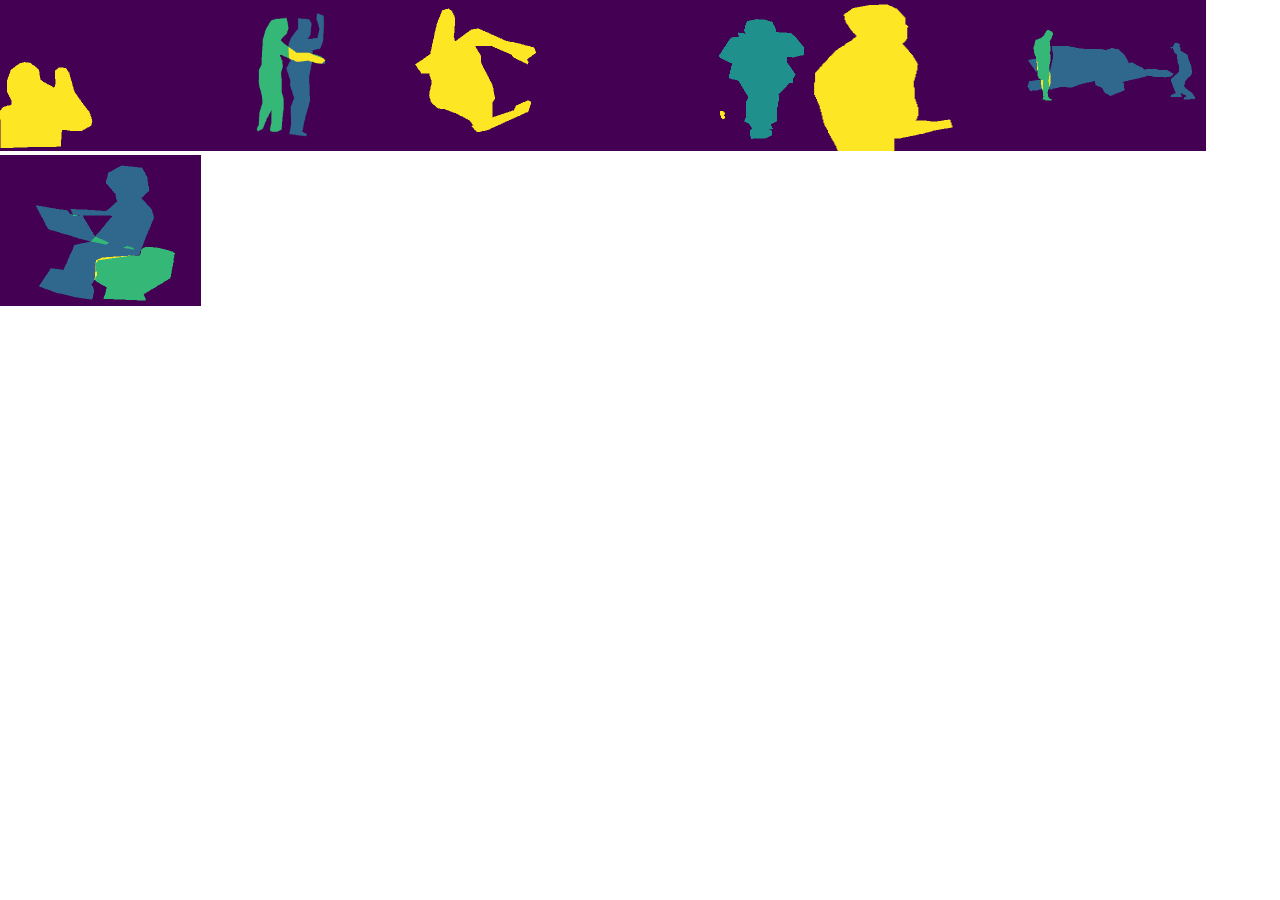
==== index.html @ 9179ede9 "first commit" ====
<!DOCTYPE html>
<html lang="en">
  <head>
    <meta charset="UTF-8" />
    <title>Text to Speech</title>
    <!-- <script src="http://code.responsivevoice.org/responsivevoice.js"></script> -->
  </head>

  <body></body>
  <script type="text/javascript" src="main.js"></script>
</html>
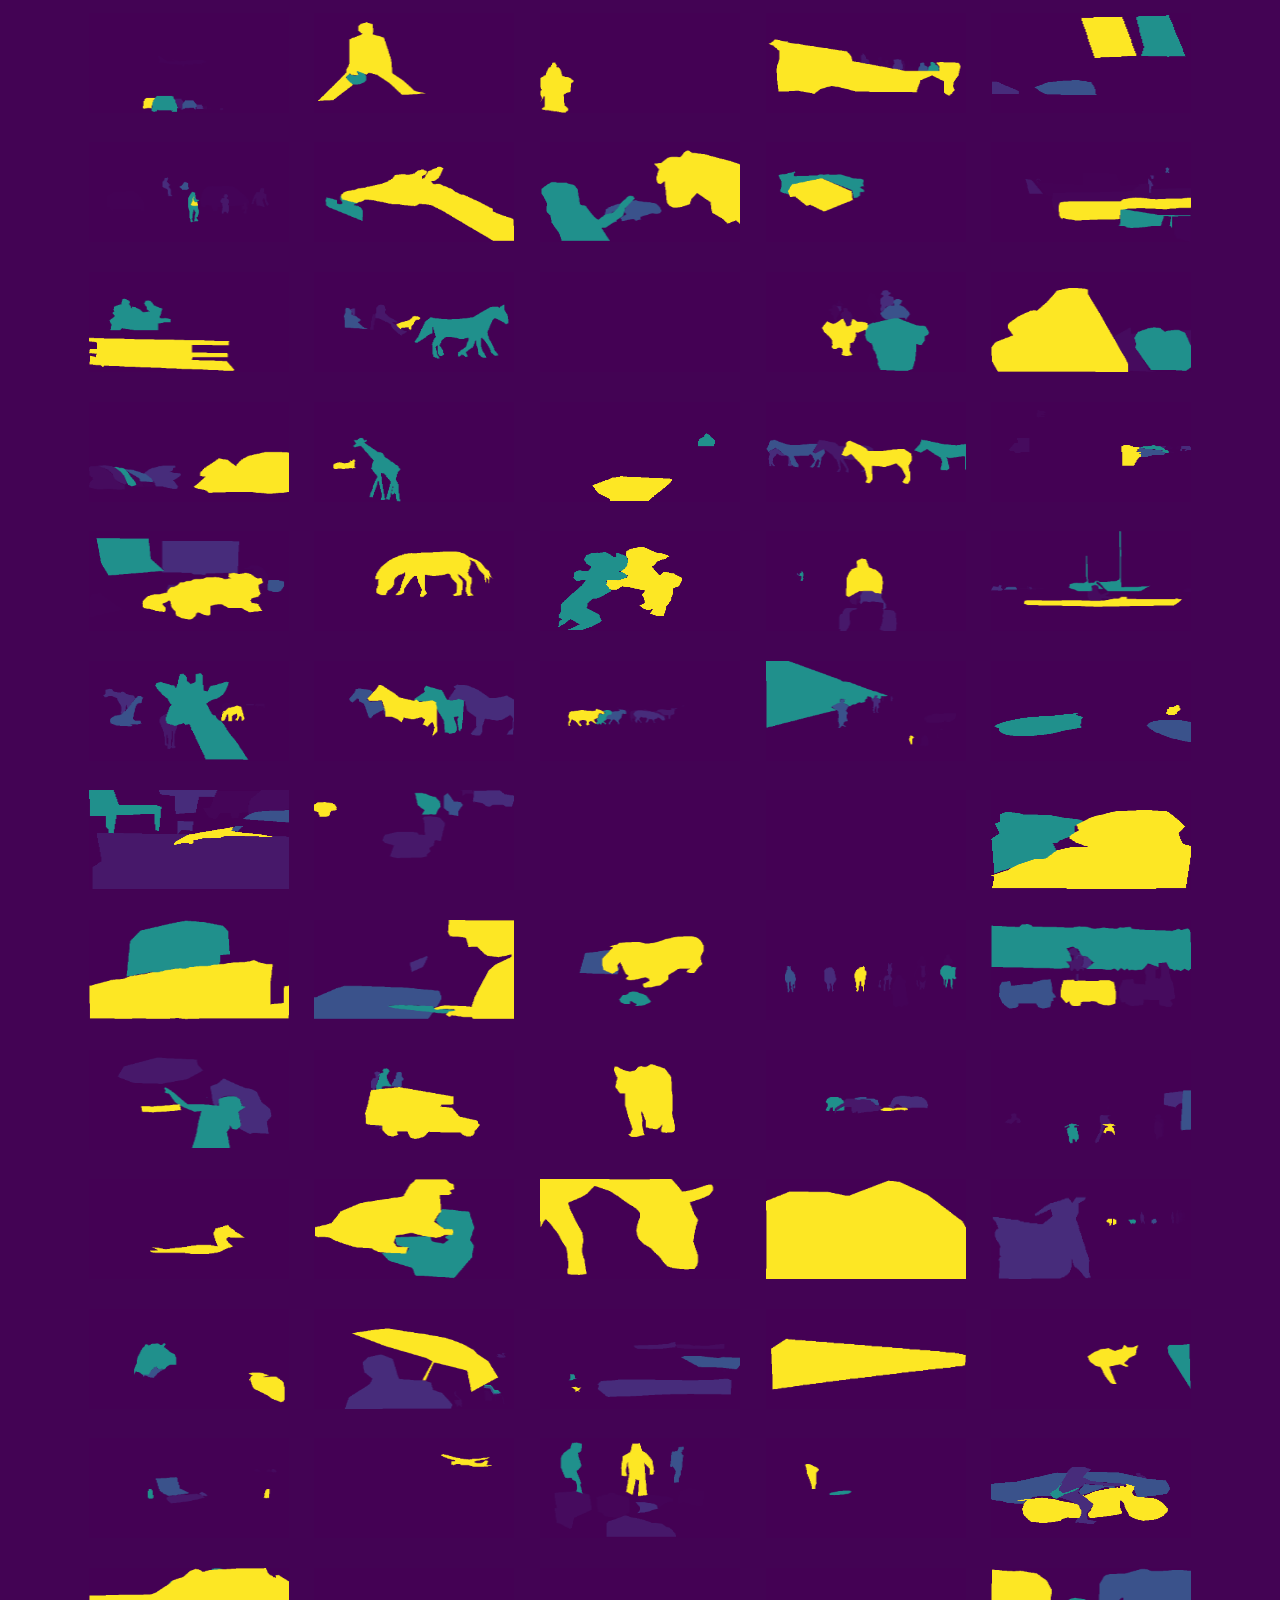
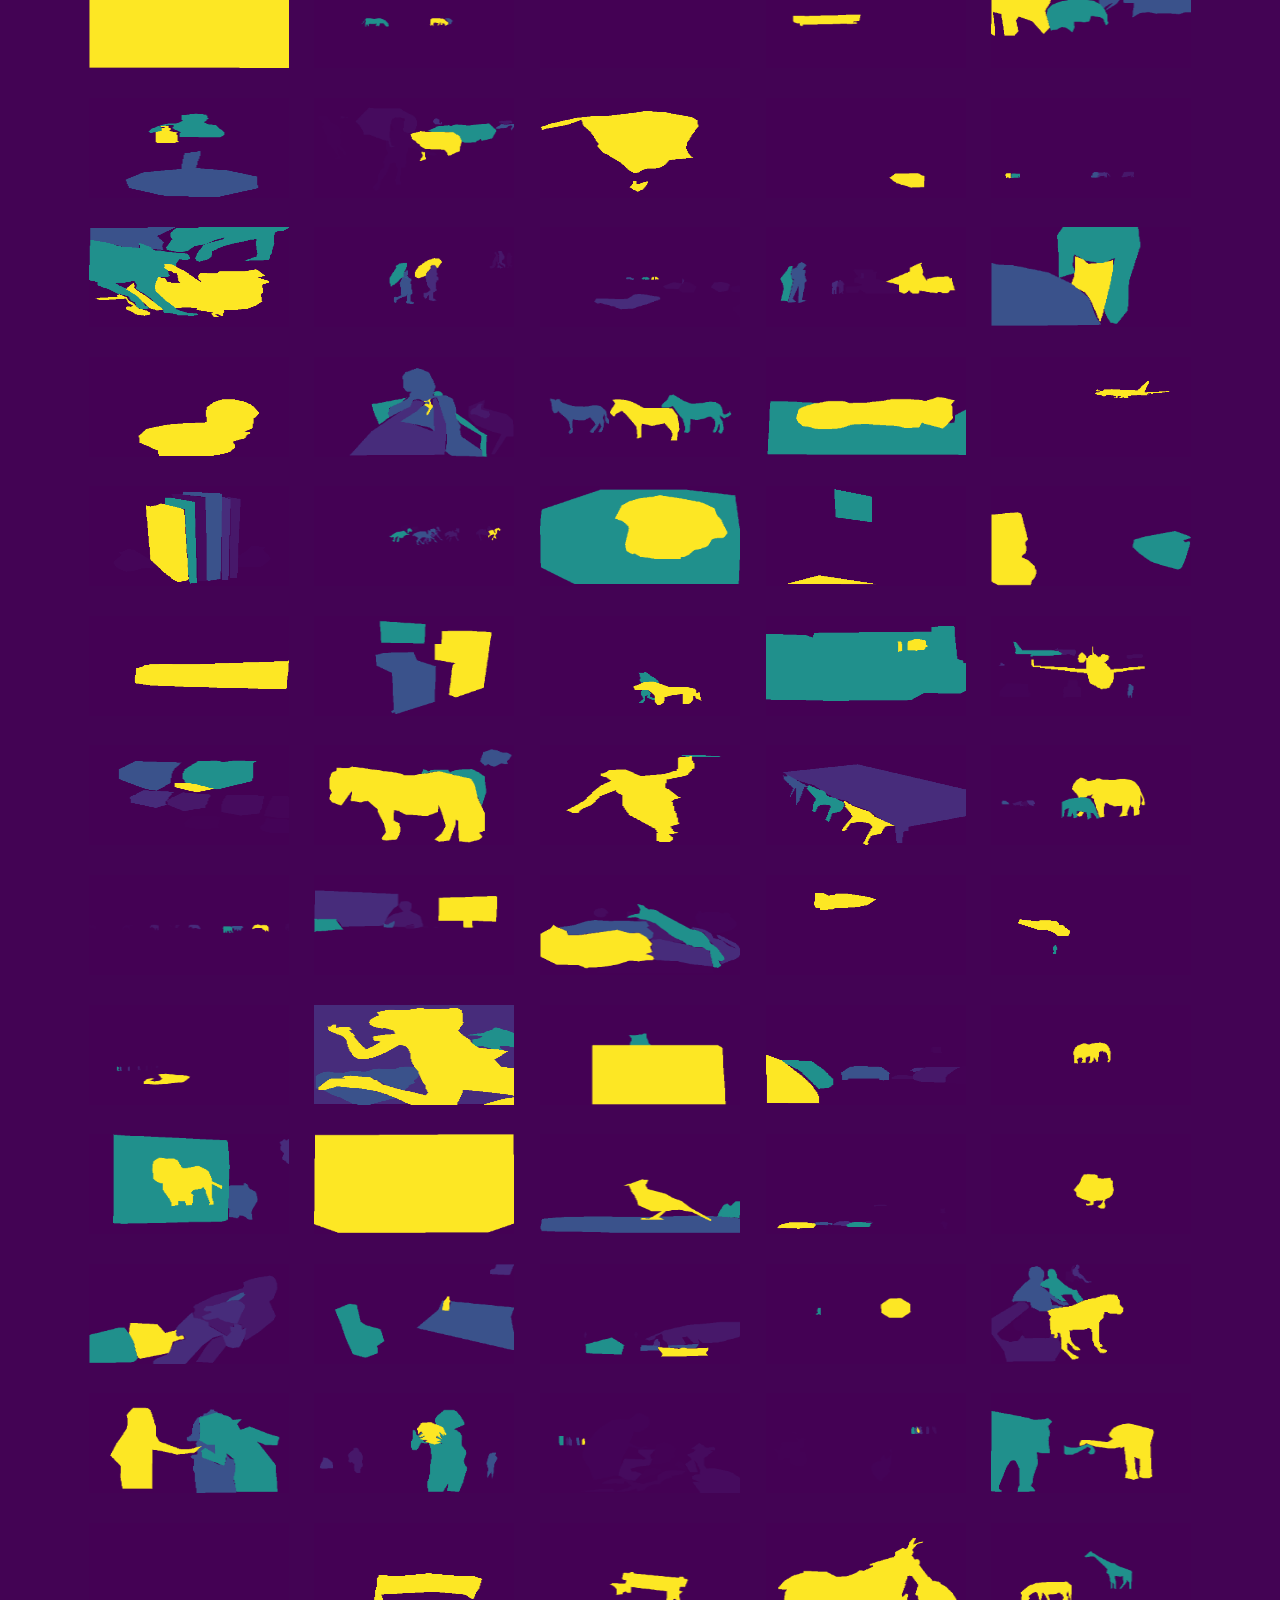
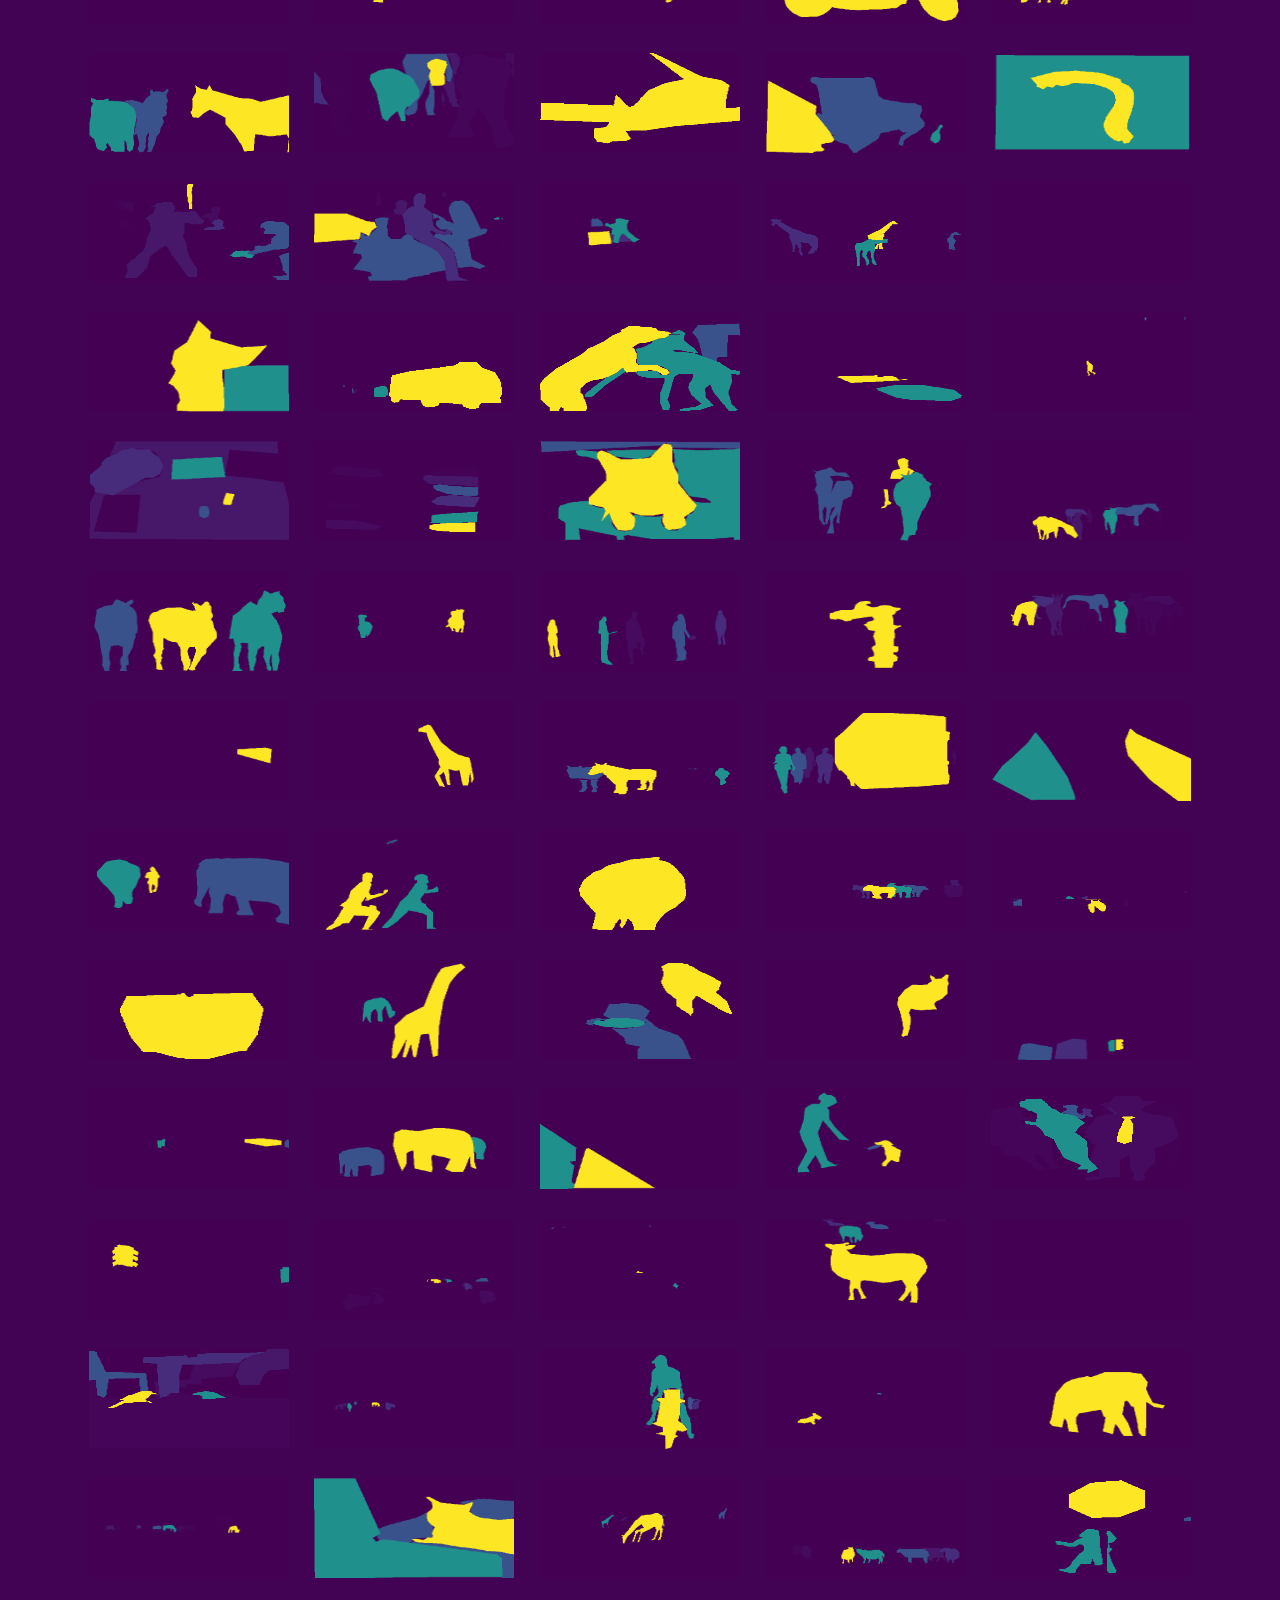
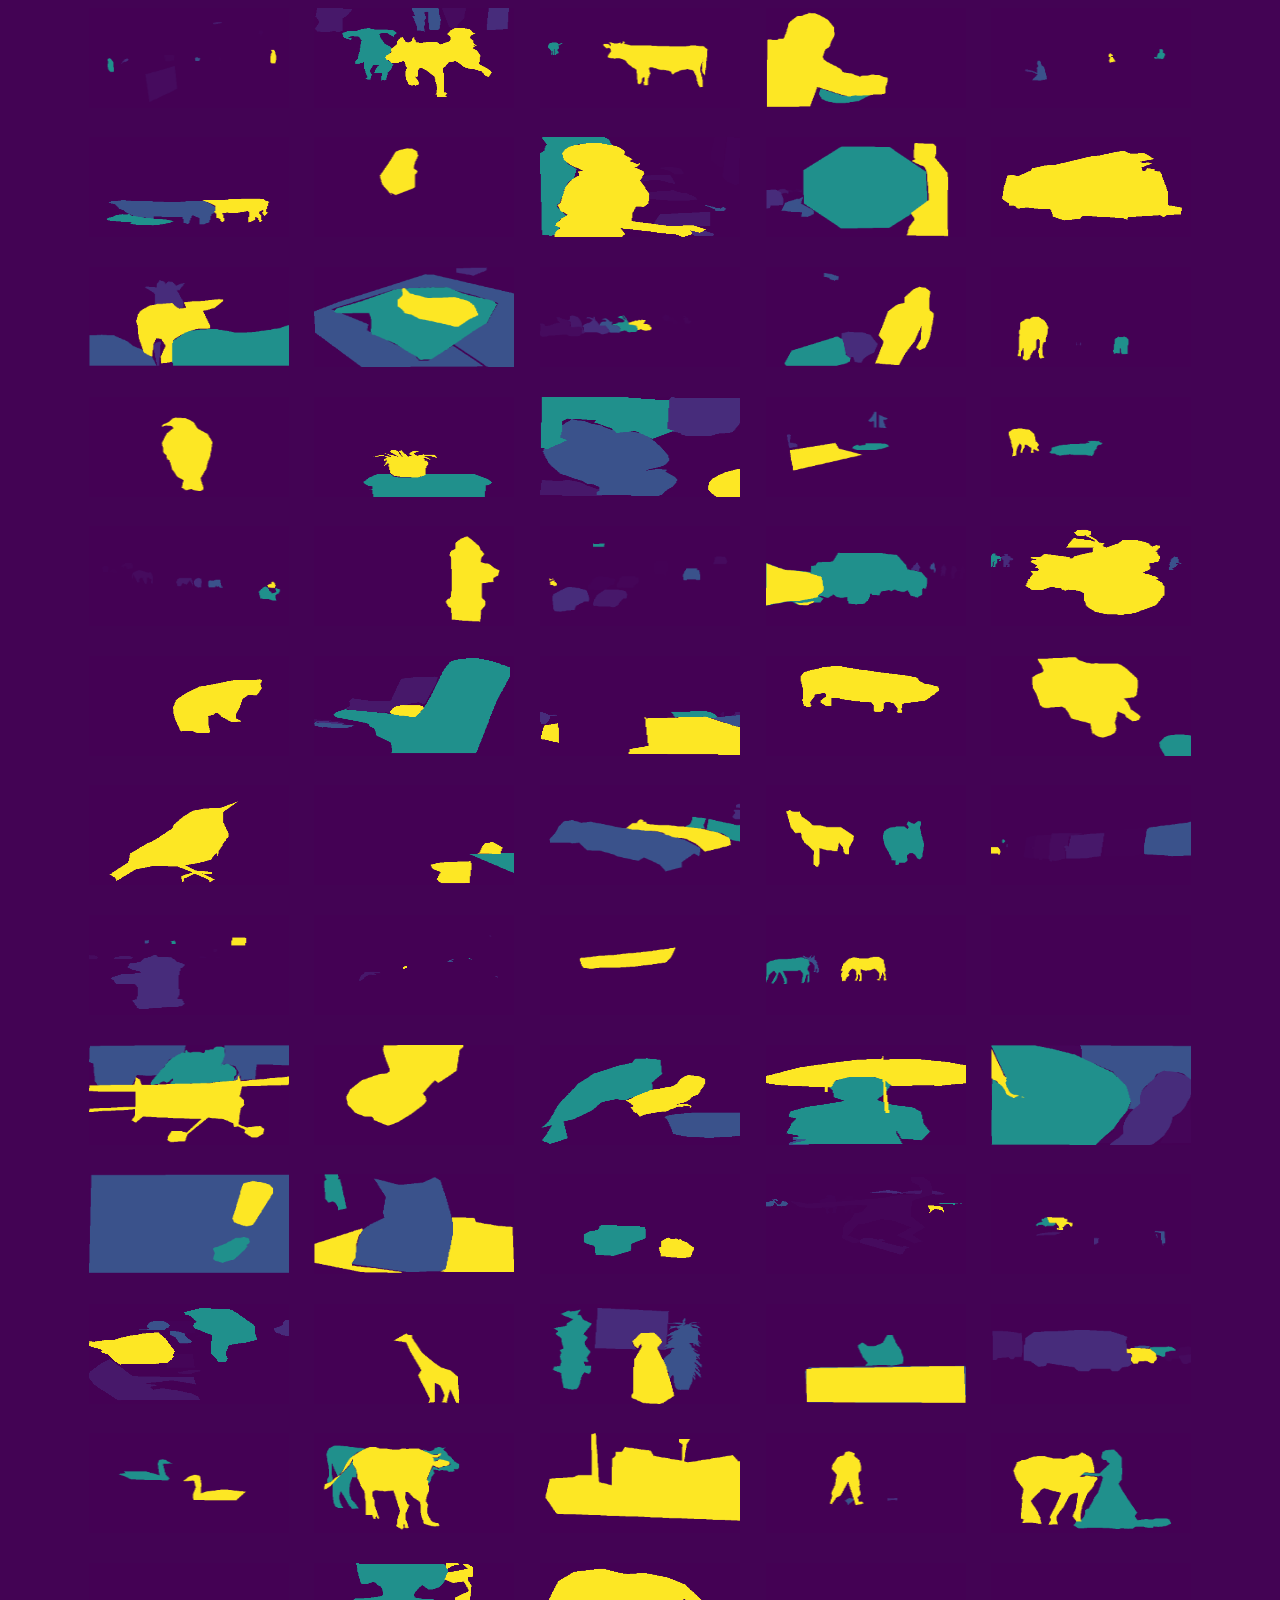
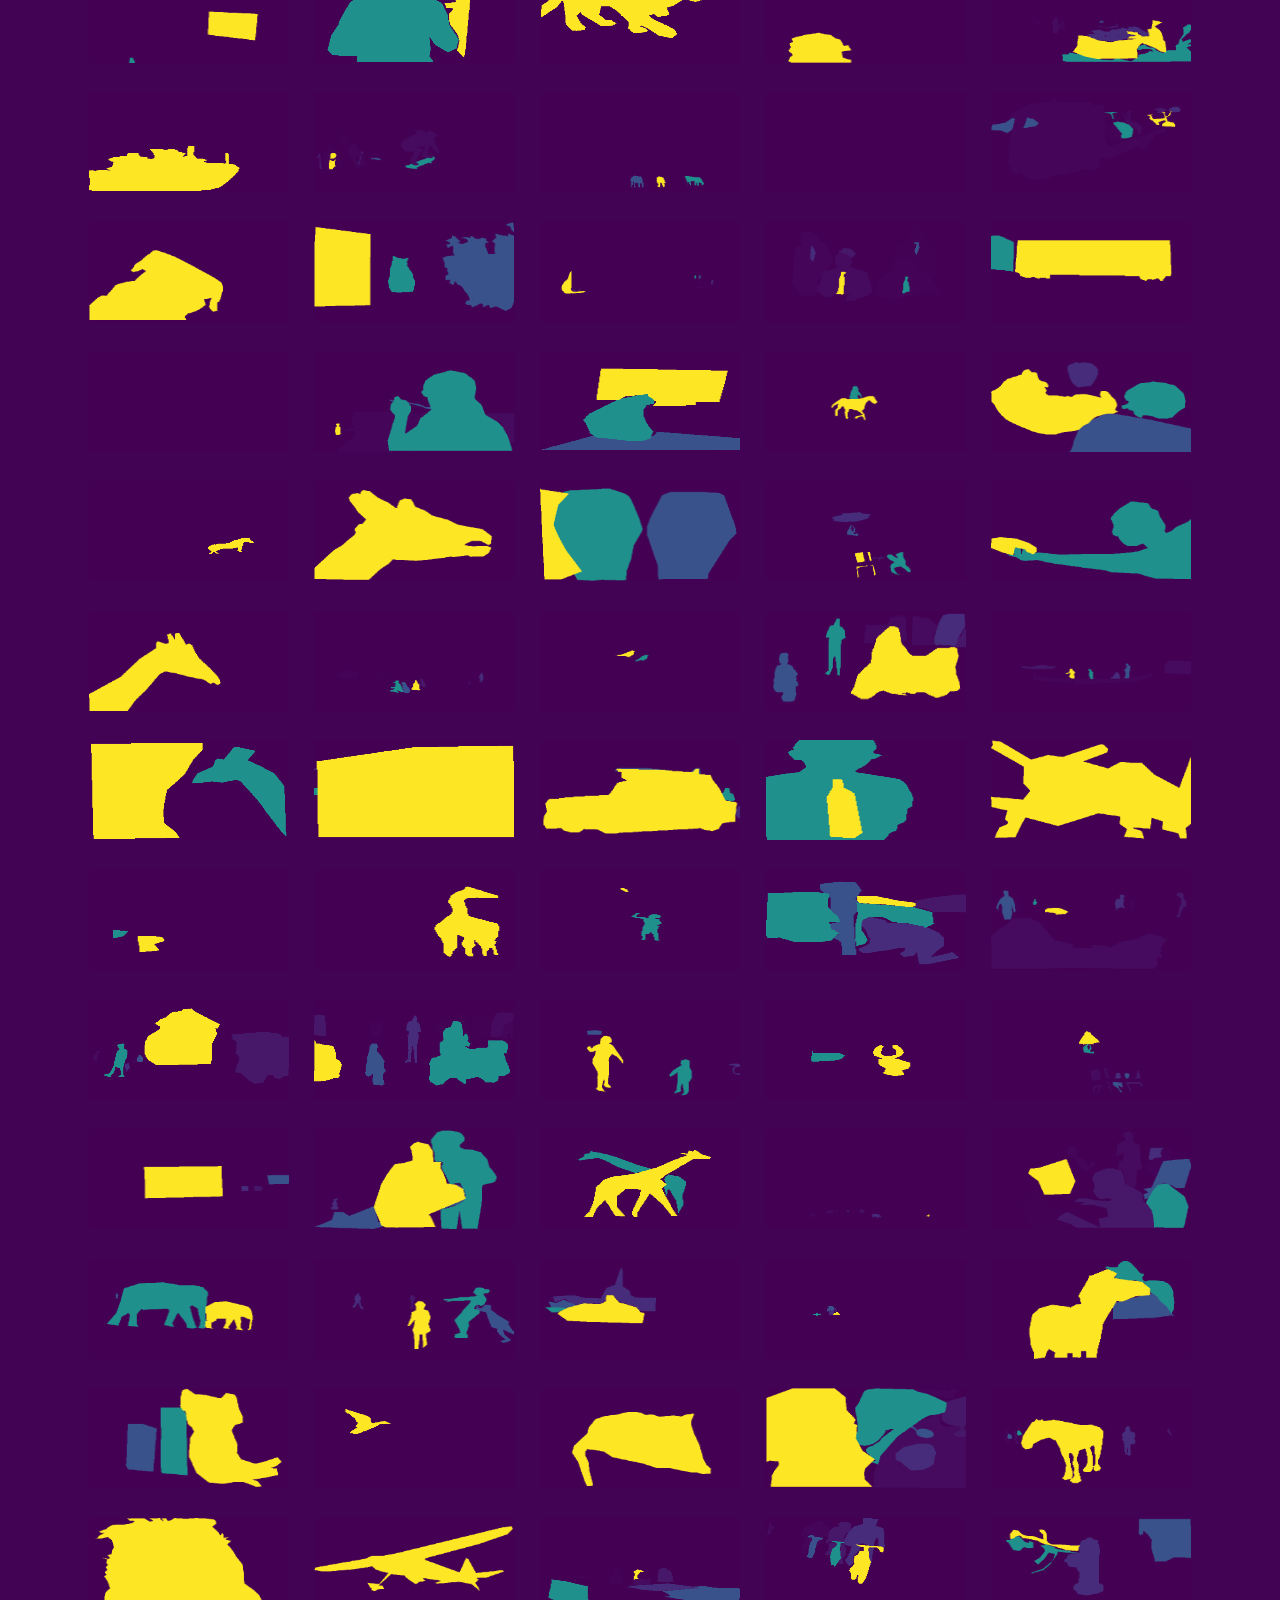
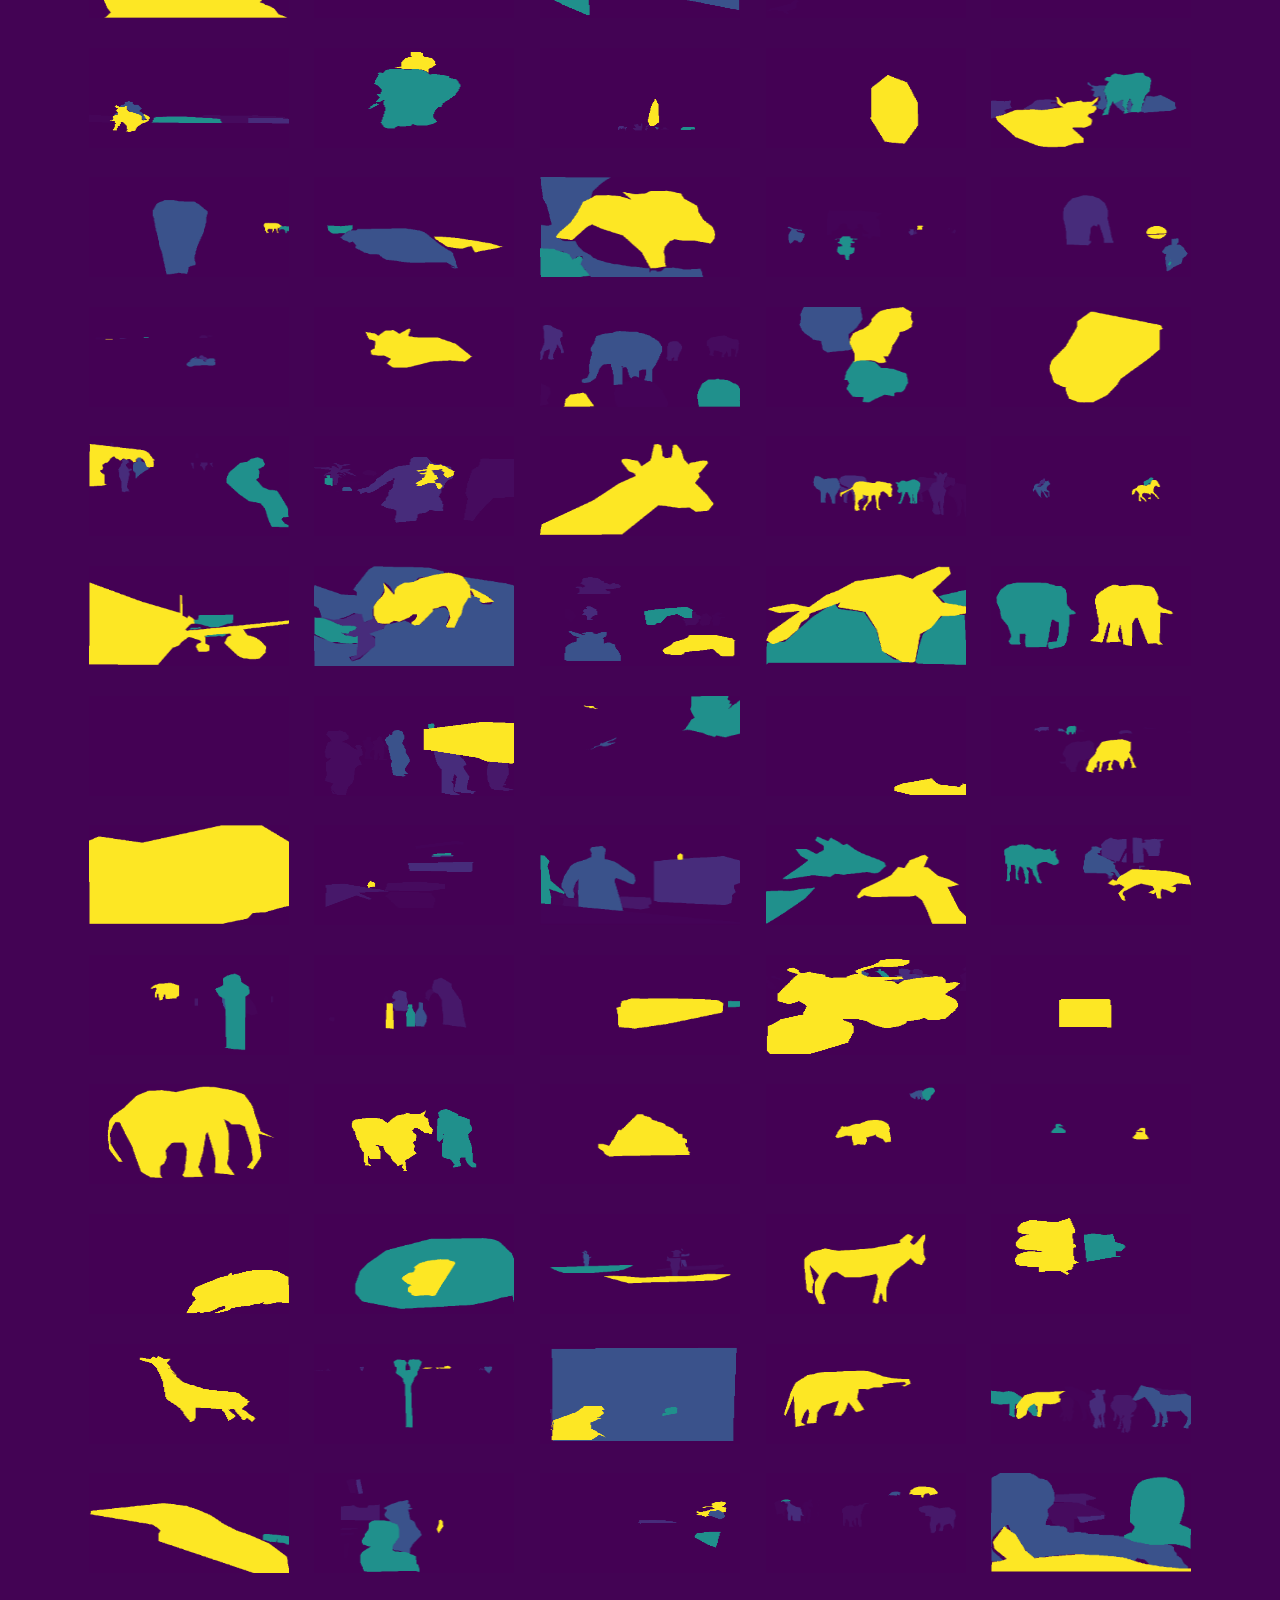
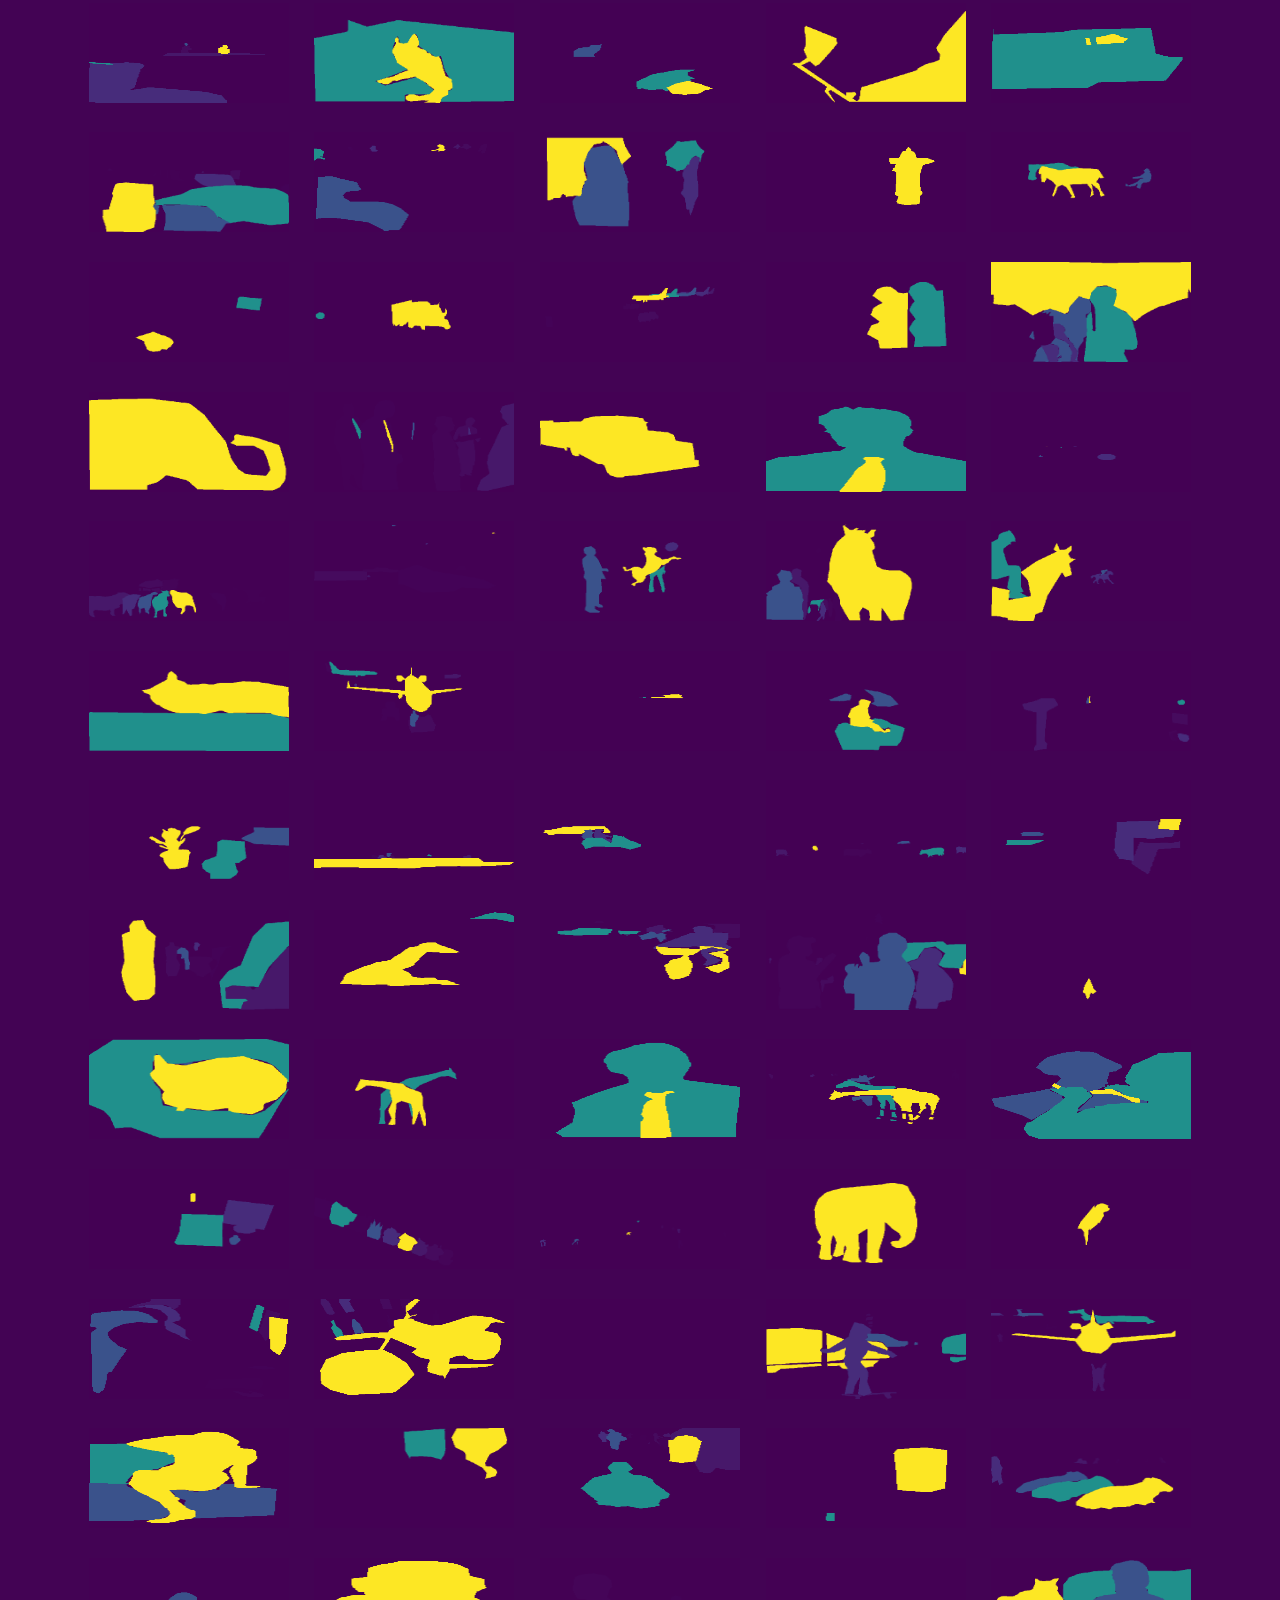
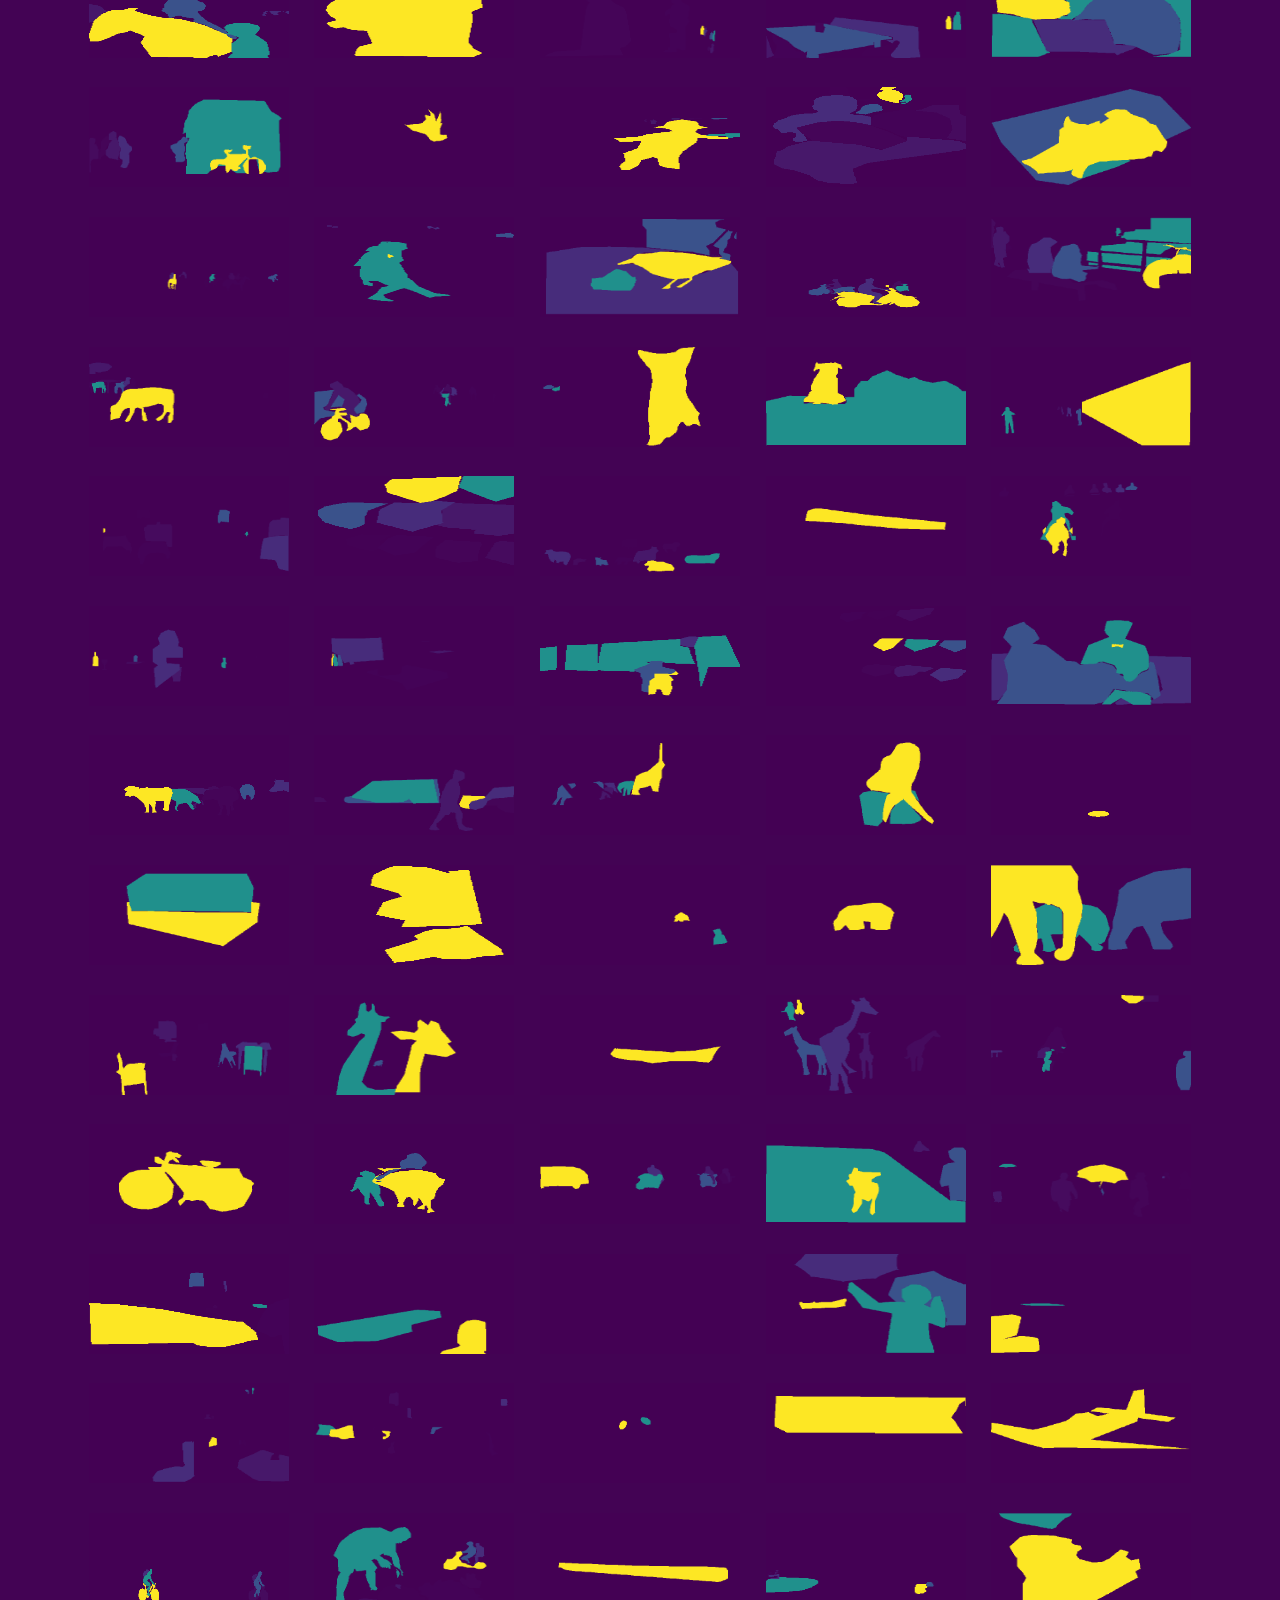
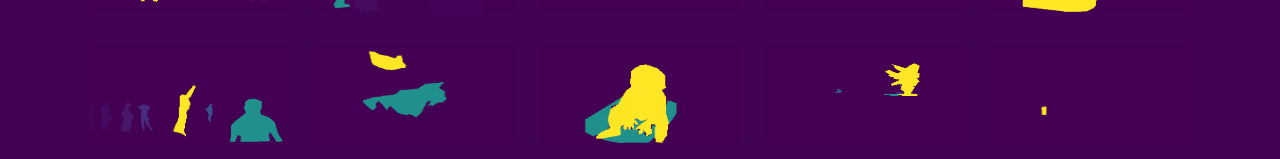
==== commit 70c55da7: "first commit" ====
--- a/index.html
+++ b/index.html
@@ -2,8 +2,8 @@
 <html lang="en">
   <head>
     <meta charset="UTF-8" />
+    <link rel="stylesheet" href="styles.css" />
     <title>Text to Speech</title>
-    <!-- <script src="http://code.responsivevoice.org/responsivevoice.js"></script> -->
   </head>
 
   <body></body>
--- a/styles.css
+++ b/styles.css
@@ -0,0 +1,16 @@
+@font-face {
+  font-family: "Typewriter";
+  src: url("./fonts/typewcond_regular.otf");
+}
+
+#textDiv {
+  position: -webkit-sticky;
+  position: sticky;
+  top: 0;
+  /* margin-top: 5%; */
+  font-family: Typewriter;
+  font-size: 32px;
+  text-align: center;
+  color: black;
+  background-color: yellow;
+}
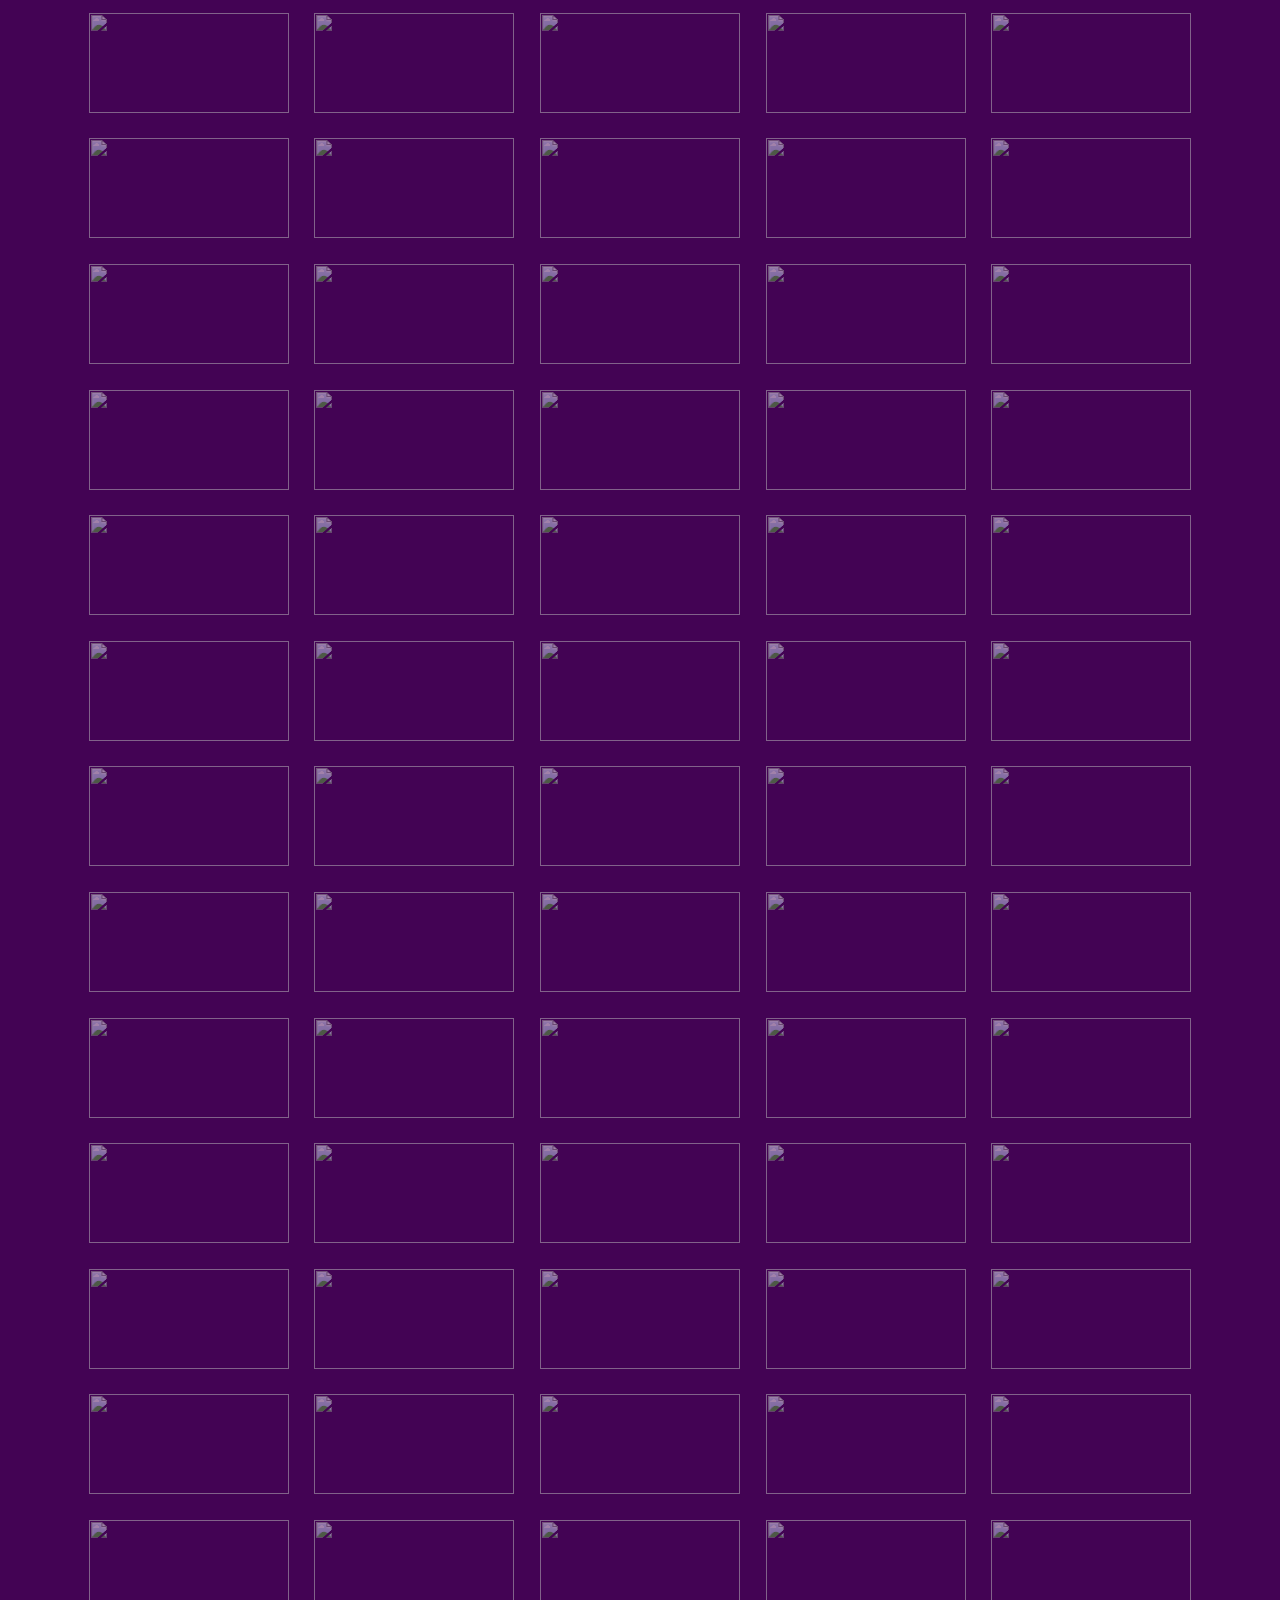
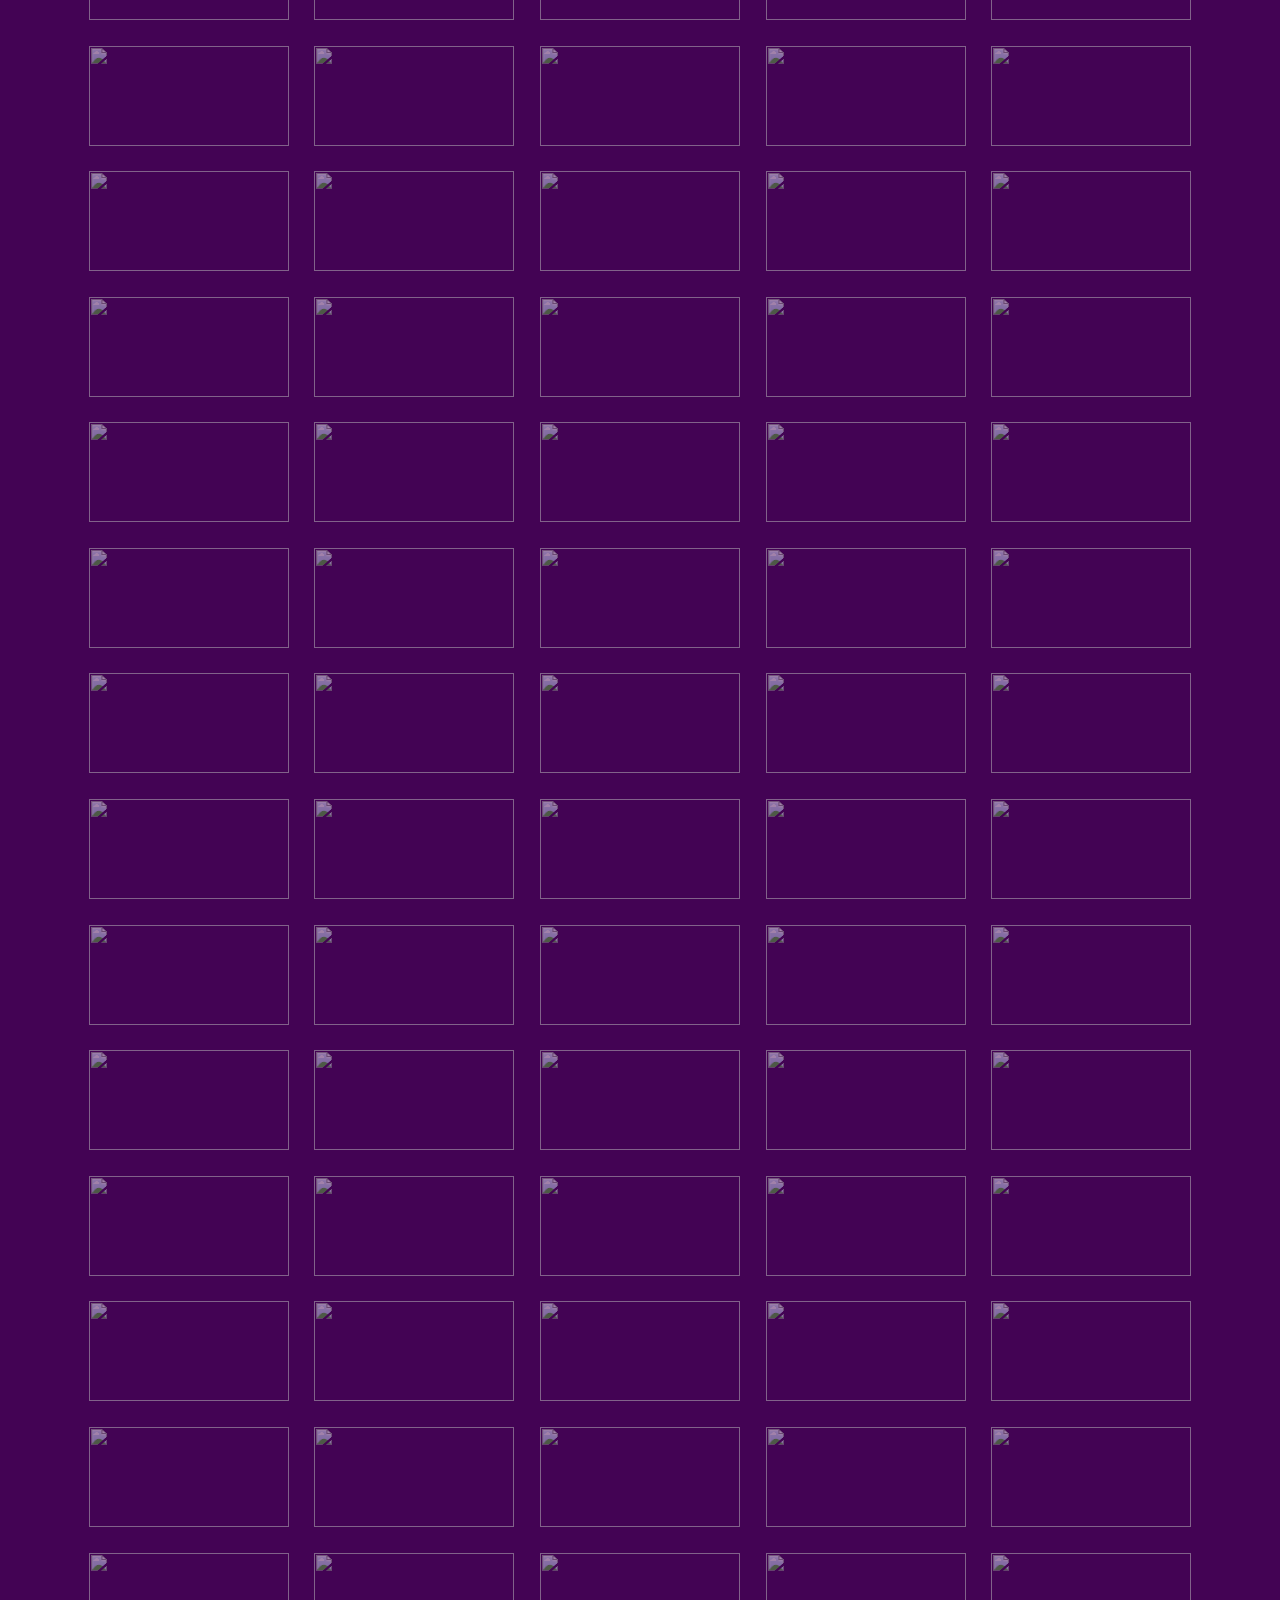
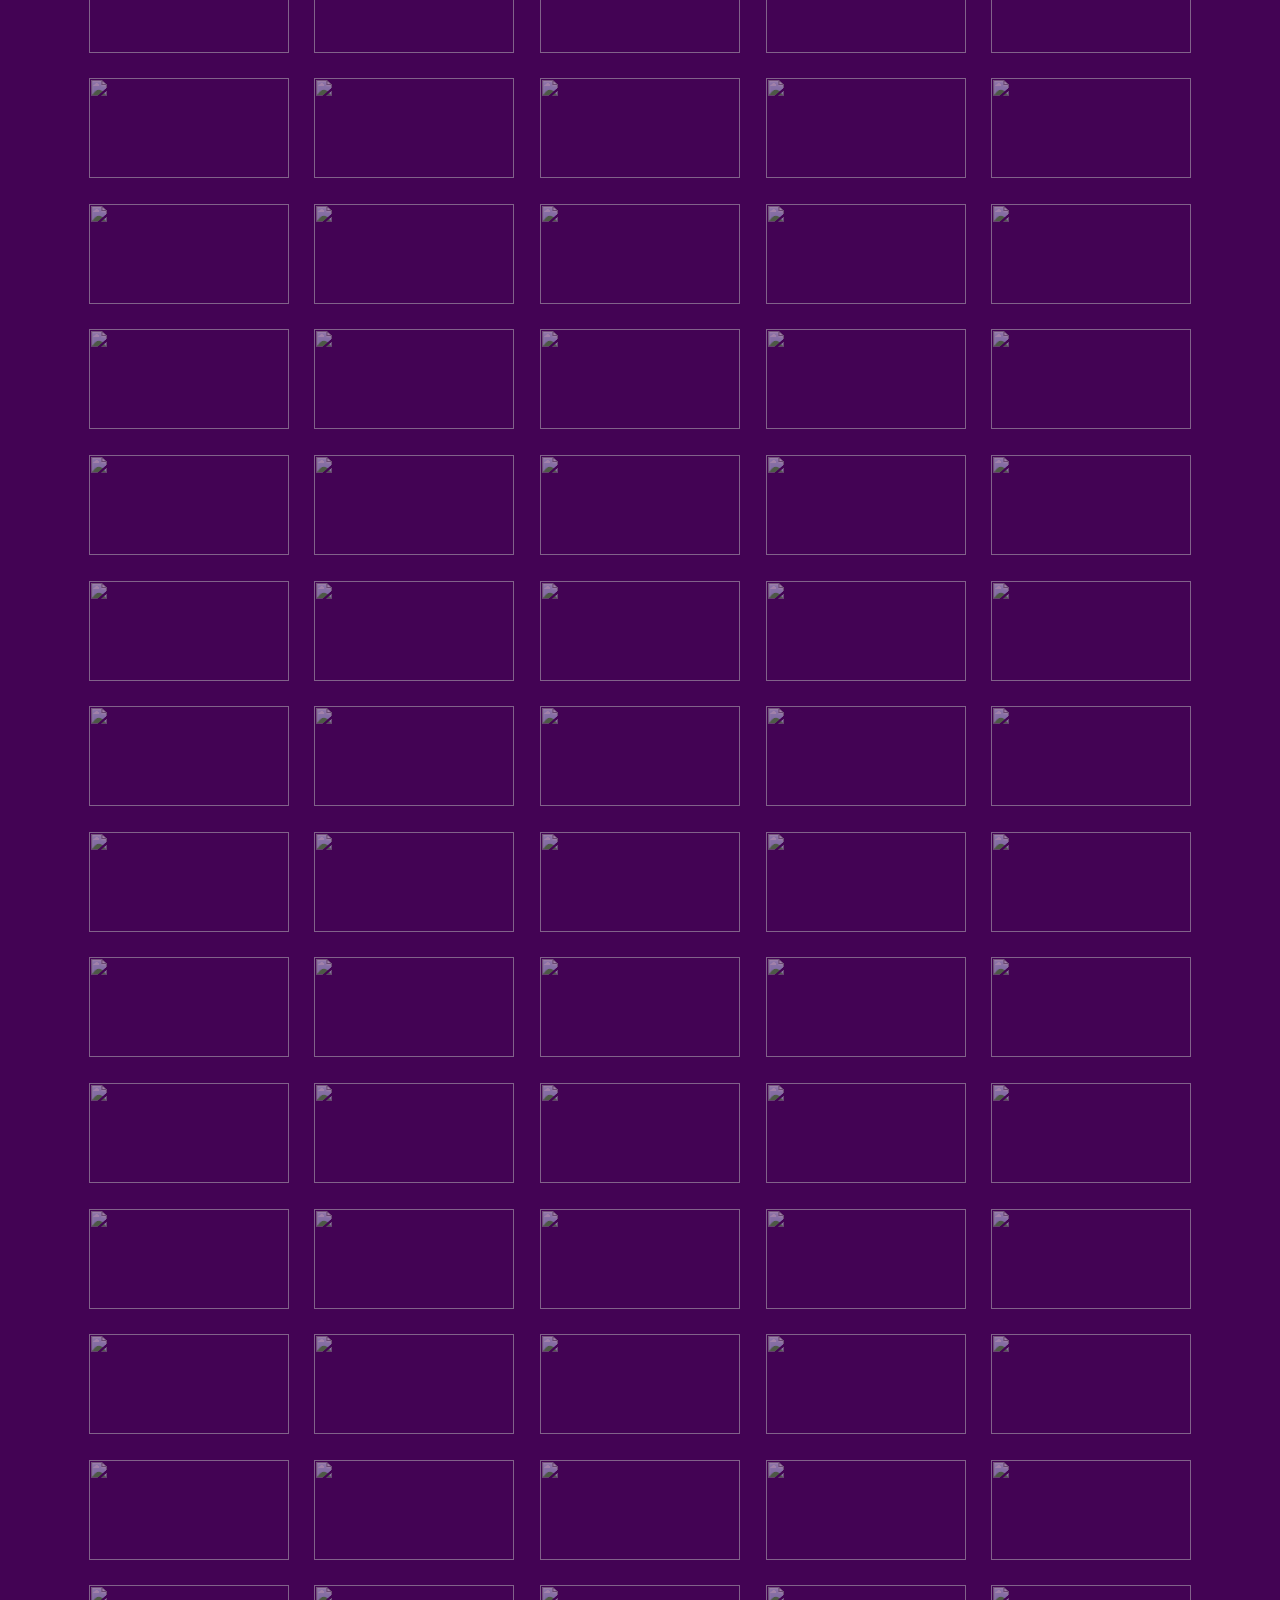
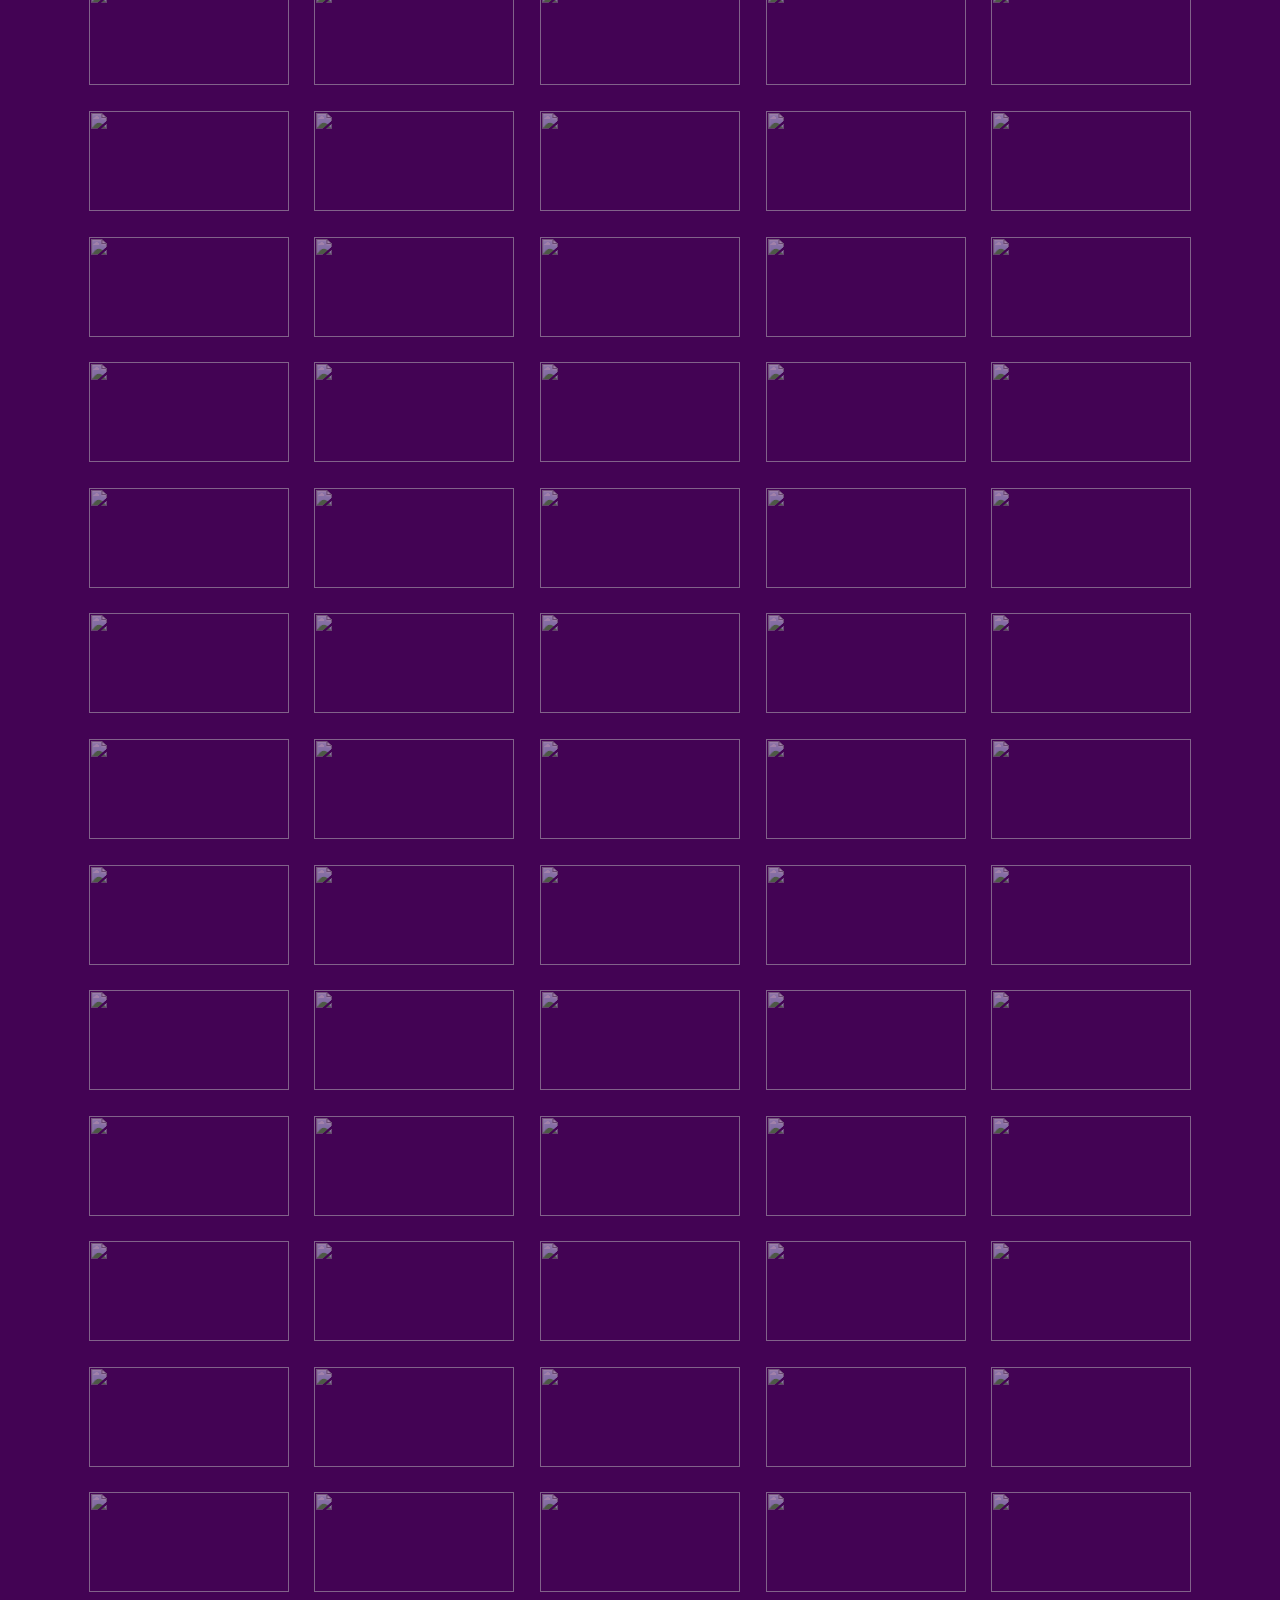
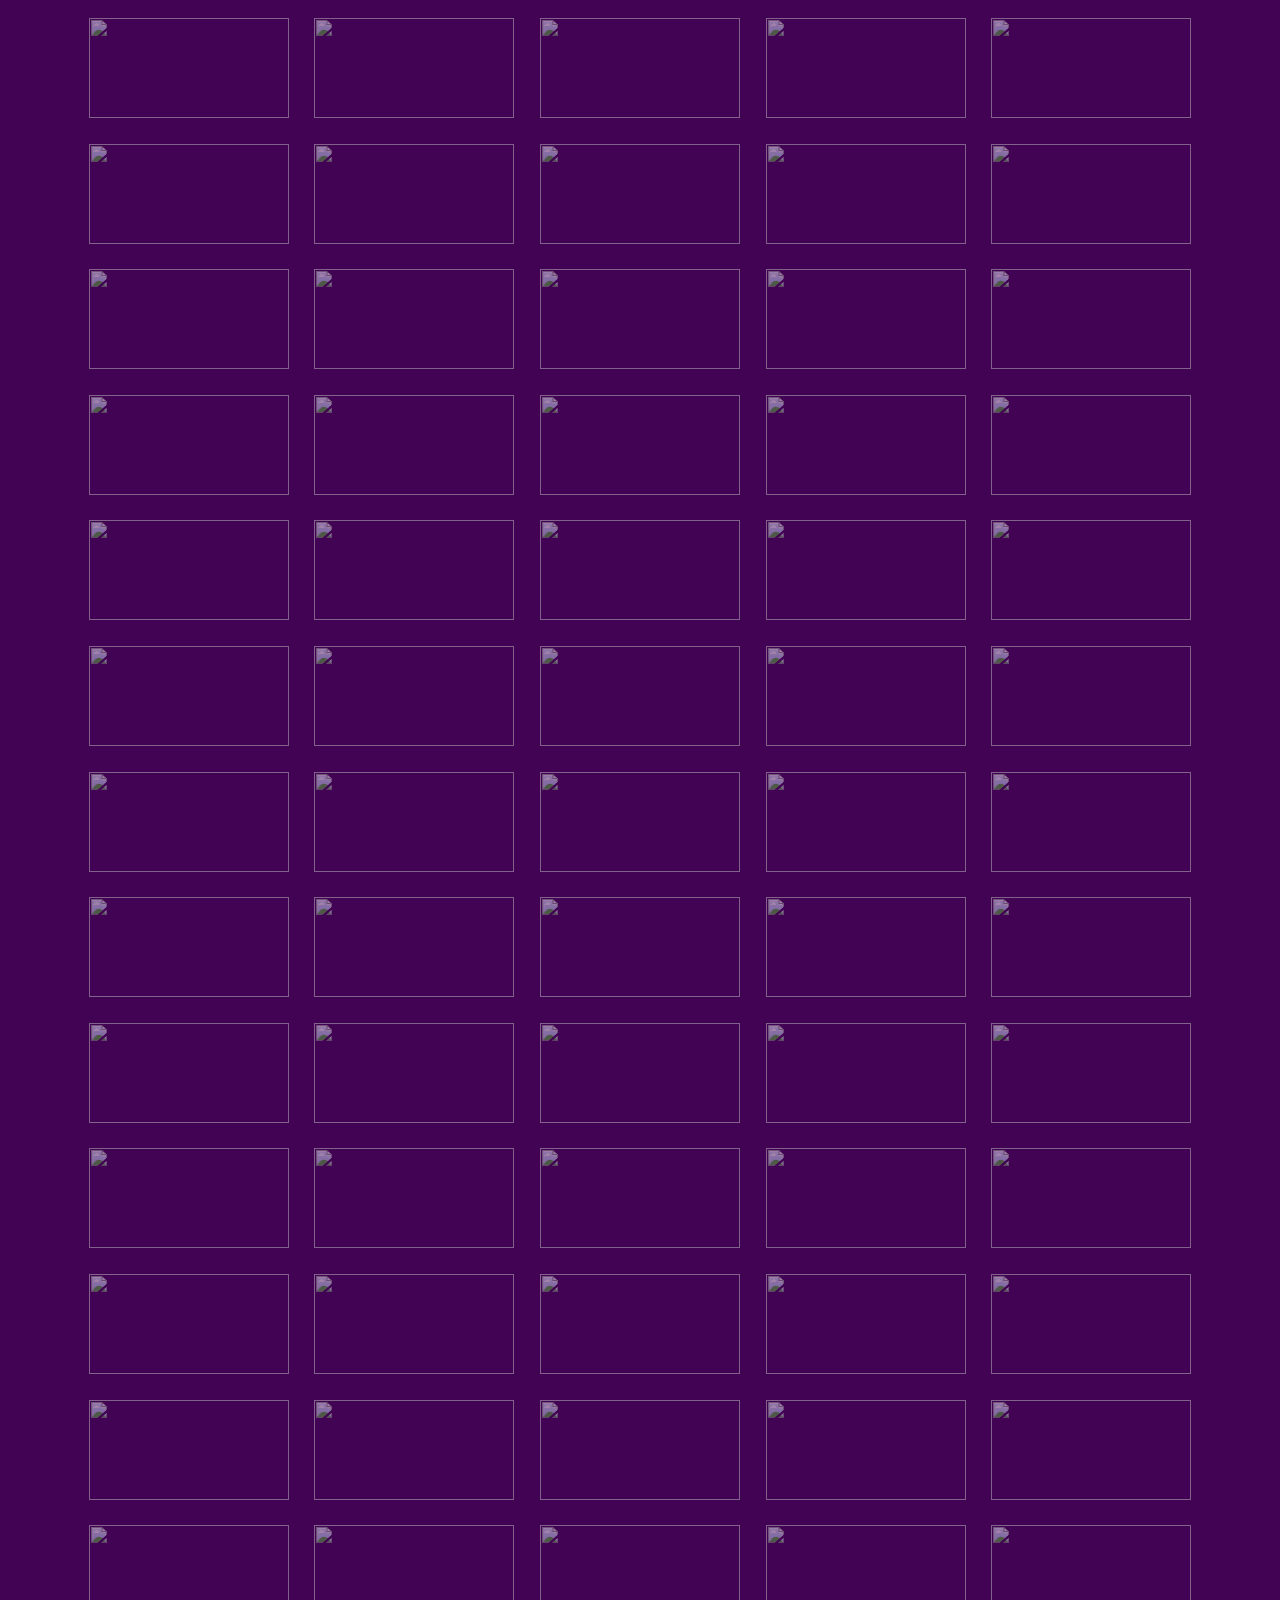
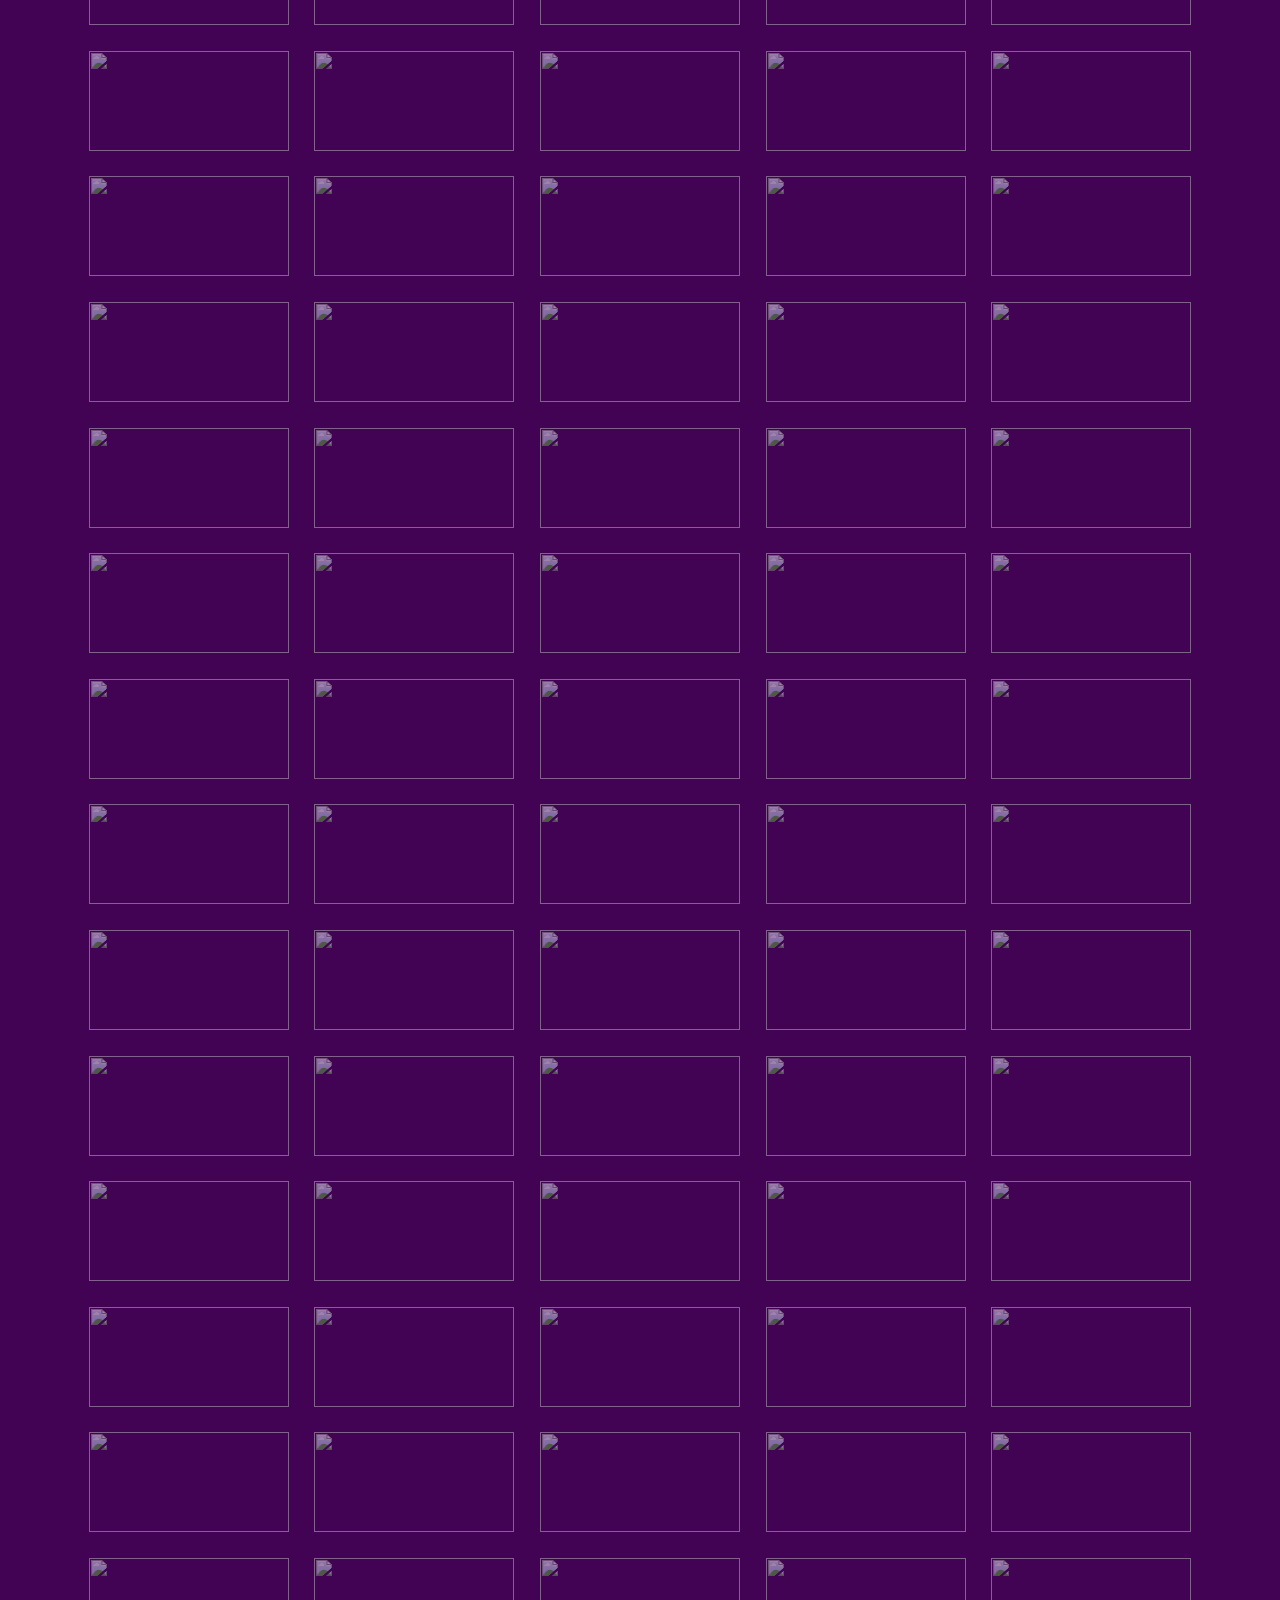
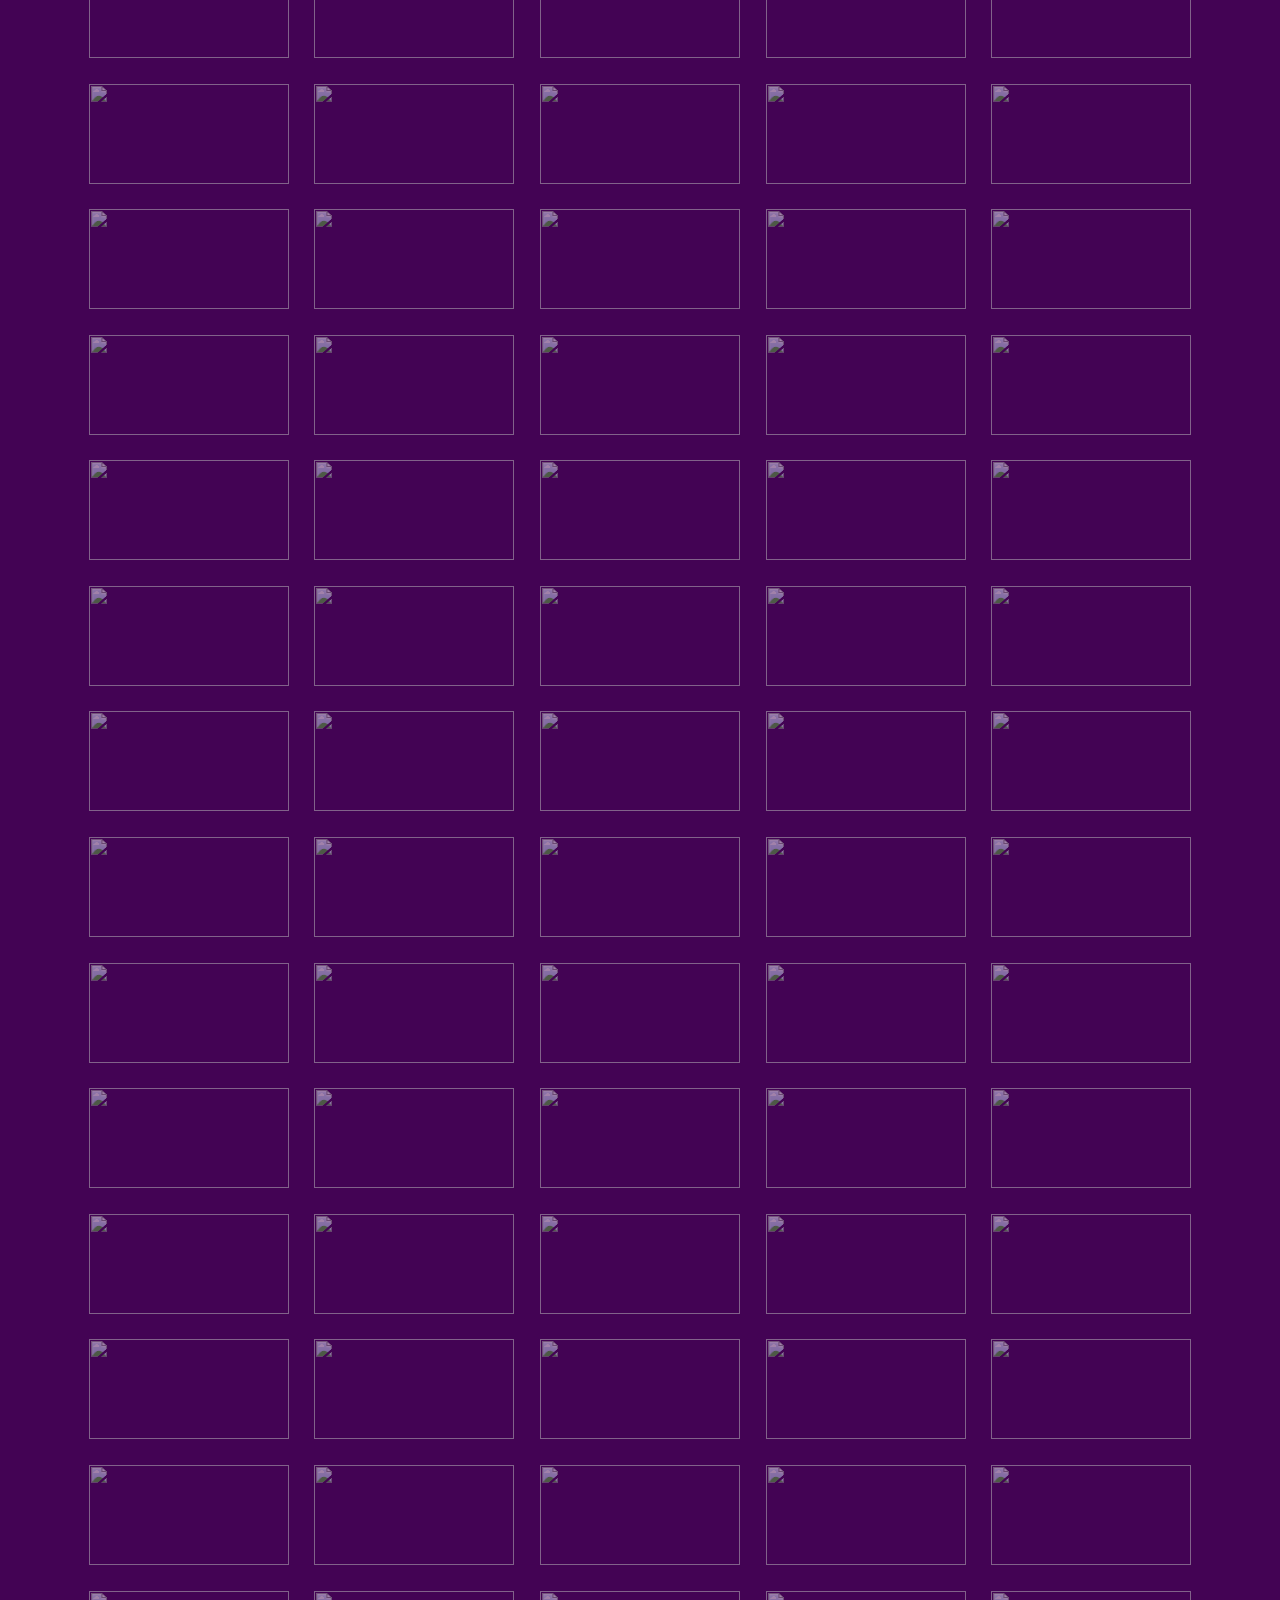
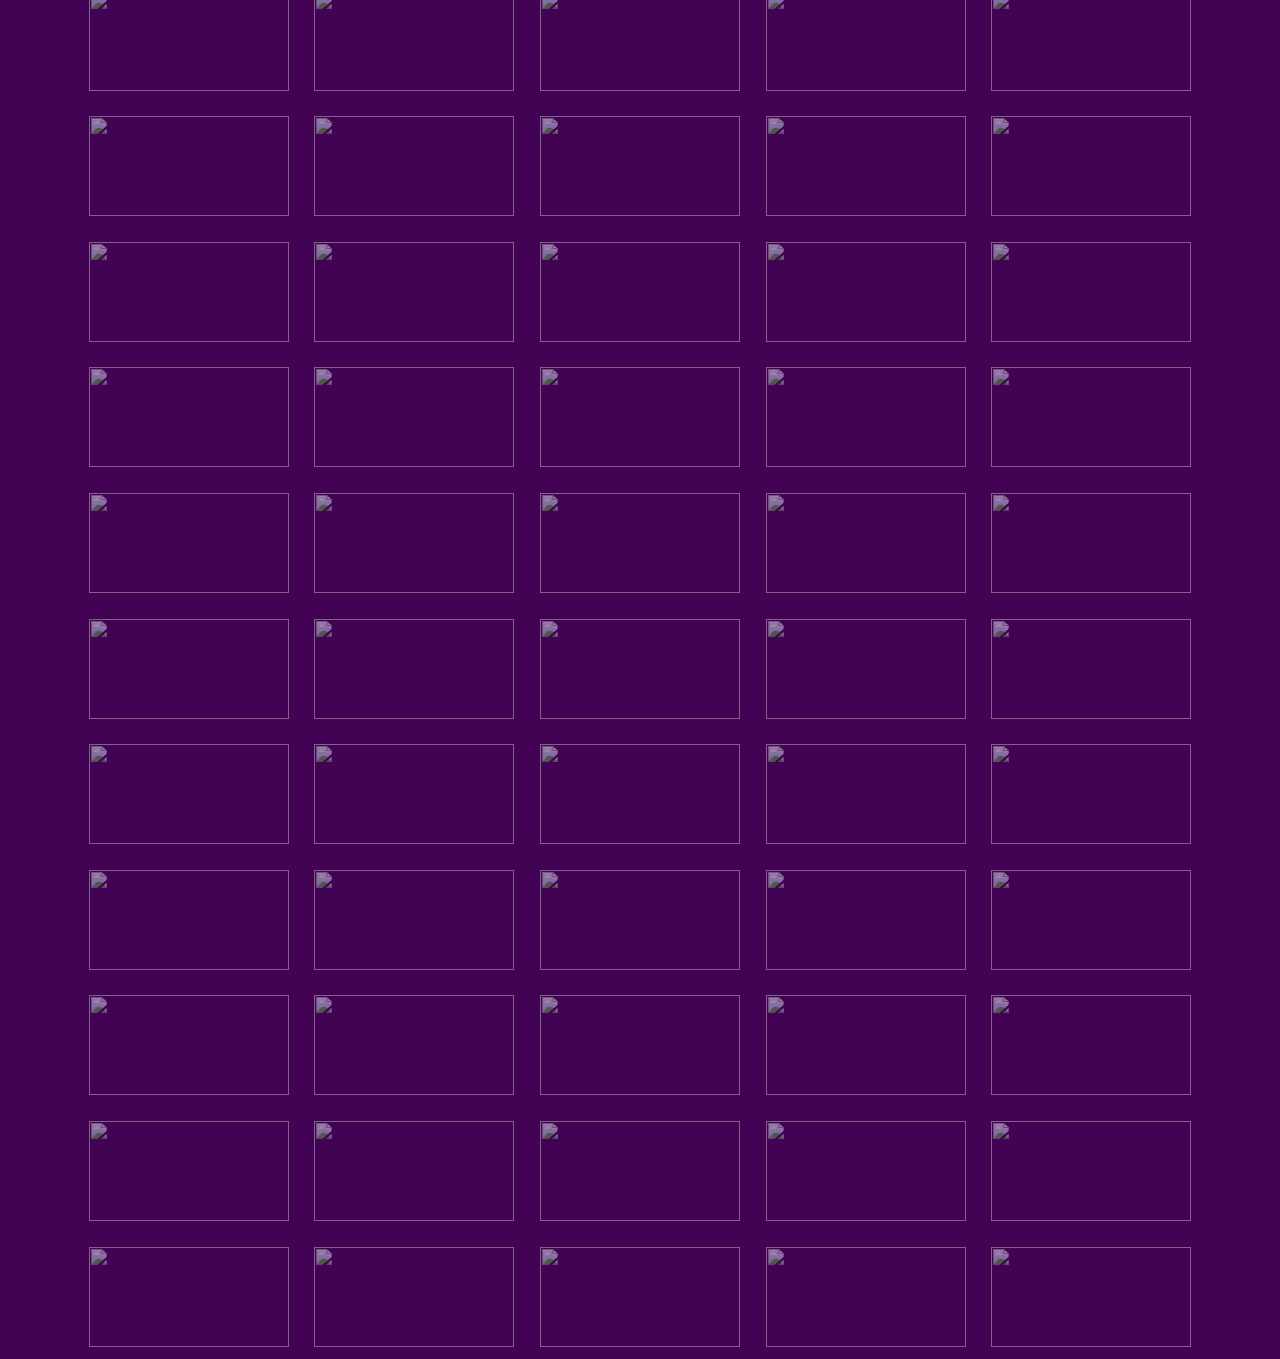
==== commit 67b09dda: "added zoom on img hover" ====
--- a/index.html
+++ b/index.html
@@ -1,7 +1,8 @@
 <!DOCTYPE html>
 <html lang="en">
   <head>
-    <meta charset="UTF-8" />
+    <script src="https://cdnjs.cloudflare.com/ajax/libs/pixi.js/5.1.5/pixi.js"></script>
+    <script src="https://cdn.jsdelivr.net/npm/pixi-viewport@4.3.3/dist/viewport.min.js"></script>
     <link rel="stylesheet" href="styles.css" />
     <title>Text to Speech</title>
   </head>
--- a/styles.css
+++ b/styles.css
@@ -5,12 +5,28 @@
 
 #textDiv {
   position: -webkit-sticky;
+  display: table;
   position: sticky;
   top: 0;
-  /* margin-top: 5%; */
+  justify-content: center;
+  align-items: center;
   font-family: Typewriter;
   font-size: 32px;
   text-align: center;
   color: black;
   background-color: yellow;
 }
+
+img {
+  -moz-transition: all 0.8s;
+  -webkit-transition: all 0.8s;
+  transition: all 0.8s;
+  opacity: 50%;
+}
+
+img:hover {
+  opacity: 100%;
+  -moz-transform: scale(1.3);
+  -webkit-transform: scale(1.3);
+  transform: scale(1.3);
+}
